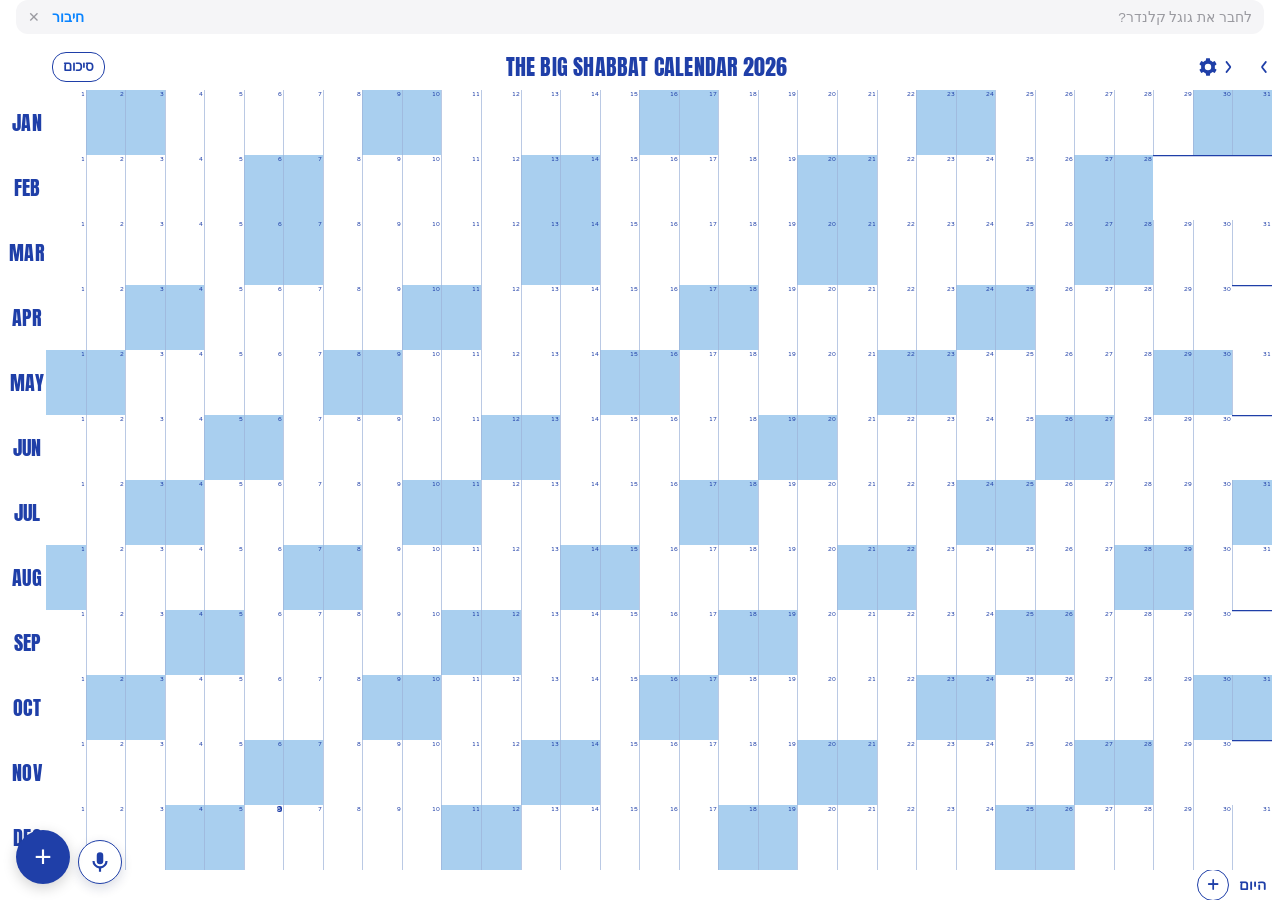
==== index.html @ b0ba8f24 "Point iOS at a fresh opaque apple-touch-icon. The home-screen link is in the static head and uses /r" ====
<!doctype html>
<html lang="he" dir="rtl">
<head>
<meta charset="utf-8">
<meta name="viewport" content="width=device-width, initial-scale=1, maximum-scale=1, minimum-scale=1, user-scalable=no, viewport-fit=cover">
<title>יומן</title>
<meta name="theme-color" content="#1F3FA8">
<meta name="apple-mobile-web-app-capable" content="yes">
<meta name="mobile-web-app-capable" content="yes">
<meta name="apple-mobile-web-app-status-bar-style" content="black-translucent">
<meta name="apple-mobile-web-app-title" content="יומן">
<meta name="format-detection" content="telephone=no">
<link rel="manifest" href="manifest.webmanifest">
<link rel="apple-touch-icon" sizes="180x180" href="/roy-calendar/apple-touch-icon-v3.png?v=3">
<link rel="apple-touch-icon-precomposed" sizes="180x180" href="/roy-calendar/apple-touch-icon-precomposed.png?v=3">
<link rel="icon" type="image/png" sizes="192x192" href="icons/icon-192.png">
<link rel="preconnect" href="https://fonts.googleapis.com">
<link rel="preconnect" href="https://fonts.gstatic.com" crossorigin>
<link href="https://fonts.googleapis.com/css2?family=Anton&family=Varela+Round&display=swap" rel="stylesheet">
<link rel="stylesheet" href="styles.css">
<script src="config.js"></script>
</head>
<body>
<div id="app">
  <header class="top" id="topbar">
    <h1 id="title">—</h1>
    <div class="top-actions">
      <button class="nav-btn" id="btnPrev" aria-label="הקודם">›</button>
      <button class="today-btn" id="btnToday">היום</button>
      <button class="nav-btn" id="btnNext" aria-label="הבא">‹</button>
      <button class="icon-btn" id="btnSettings" aria-label="הגדרות"><svg viewBox="0 0 24 24" width="20" height="20"><circle cx="5" cy="12" r="1.8"/><circle cx="12" cy="12" r="1.8"/><circle cx="19" cy="12" r="1.8"/></svg></button>
    </div>
  </header>
  <div id="banner" class="banner hidden"></div>

  <main id="views">
    <section id="yearView" class="view">
      <div class="y-top" id="yTop">
        <div id="yChrome">
          <div class="y-titlebar">
            <button type="button" class="y-gear" id="ySettings" aria-label="הגדרות"><svg viewBox="0 0 24 24" width="22" height="22" aria-hidden="true"><path fill="currentColor" d="M19.4 13.5a7.7 7.7 0 0 0 .1-1.5 7.7 7.7 0 0 0-.1-1.5l2-1.6-2-3.4-2.4 1a7.4 7.4 0 0 0-2.6-1.5l-.4-2.6h-4l-.4 2.6a7.4 7.4 0 0 0-2.6 1.5l-2.4-1-2 3.4 2 1.6a7.7 7.7 0 0 0-.1 1.5 7.7 7.7 0 0 0 .1 1.5l-2 1.6 2 3.4 2.4-1a7.4 7.4 0 0 0 2.6 1.5l.4 2.6h4l.4-2.6a7.4 7.4 0 0 0 2.6-1.5l2.4 1 2-3.4-2-1.6zM12 15.5A3.5 3.5 0 1 1 12 8.5a3.5 3.5 0 0 1 0 7z"/></svg></button>
            <div class="y-title" id="yTitle" lang="en">THE BIG SHABBAT CALENDAR</div>
            <button type="button" class="y-wrapbtn" id="yWrapBtn">סיכום</button>
          </div>
          <div class="y-subbar">
            <button type="button" class="y-arrow" id="yPrev" aria-label="שנה קודמת">›</button>
            <div class="y-legend">
              <span><i class="work"></i>עבודה ופגישות</span>
              <span><i class="sport"></i>ספורט</span>
              <span><i class="other"></i>אחר</span>
            </div>
            <button type="button" class="y-arrow" id="yNext" aria-label="שנה הבאה">‹</button>
          </div>
        </div>
        <div id="yZoombar" class="hidden" dir="ltr">
          <div class="y-zbtns">
            <button type="button" id="yMinus" aria-label="התרחקות">−</button>
            <span id="yZLabel">×1</span>
            <button type="button" id="yPlus" aria-label="התקרבות">+</button>
          </div>
          <div class="y-ztitle" id="yZTitle" lang="en"></div>
          <button type="button" id="yAll">כל השנה
            <svg width="9" height="14" viewBox="0 0 9 14" aria-hidden="true"><path d="M2 1l6 6-6 6" stroke="currentColor" stroke-width="2" fill="none" stroke-linecap="round" stroke-linejoin="round"/></svg>
          </button>
        </div>
      </div>
      <div class="y-stage" dir="ltr">
        <div class="y-labels" id="yLabels"></div>
        <div class="y-vp" id="yVp">
          <div class="y-world" id="yWorld"></div>
        </div>
      </div>
      <div class="y-foot">
        <div class="y-foot-start">
          <button type="button" id="yToday">היום</button>
          <button type="button" id="yPlus2" aria-label="התקרבות">+</button>
        </div>
        <span id="yHint">צבוט כדי להתקרב ולקרוא את הפתקים</span>
      </div>
      <div class="ysheet hidden" id="ySheet" aria-hidden="true">
        <button type="button" class="ysheet-handle" id="ySheetHandle" aria-label="סגירה"></button>
        <div class="ysheet-head">
          <div>
            <div class="ysheet-day" id="ySheetDay"></div>
            <div class="ysheet-sub" id="ySheetSub"></div>
          </div>
          <div class="ysheet-num" id="ySheetNum"></div>
        </div>
        <div class="ysheet-list" id="ySheetList"></div>
        <button type="button" class="ysheet-add" id="ySheetAdd">+ פתק חדש ליום הזה</button>
      </div>
    </section>
    <section id="monthView" class="view hidden">
      <div class="weekdays" id="weekdays"></div>
      <div class="grid" id="grid"></div>
      <div class="day-panel" id="dayPanel"></div>
    </section>
    <section id="dayView" class="view hidden">
      <div class="day-head" id="dayHead"></div>
      <div class="allday" id="allDay"></div>
      <div class="timeline-wrap" id="timelineWrap"><div class="timeline" id="timeline"></div></div>
    </section>
    <section id="listView" class="view hidden">
      <div class="agenda" id="agenda"></div>
    </section>
    <section id="wrapView" class="view hidden"></section>
  </main>

  <nav class="tabs" hidden>
    <button data-view="year" class="active">שנה</button>
  </nav>
  <button class="micfab" id="micBtn" aria-label="הוספה בקול"><svg viewBox="0 0 24 24" width="26" height="26" aria-hidden="true"><path fill="currentColor" d="M12 14a3 3 0 0 0 3-3V6a3 3 0 0 0-6 0v5a3 3 0 0 0 3 3zm5-3a5 5 0 0 1-10 0H5a7 7 0 0 0 6 6.9V21h2v-3.1A7 7 0 0 0 19 11h-2z"/></svg></button>
  <button class="fab" id="fab" aria-label="אירוע חדש">+</button>
</div>

<!-- Install guide (iPhone Safari) -->
<div class="install hidden" id="install">
  <div class="install-card">
    <button class="install-x" id="installClose" aria-label="סגירה">✕</button>
    <img src="icons/icon-192.png" alt="" class="install-icon">
    <b>מתקינים את היומן במסך הבית</b>
    <p class="muted small">ככה הוא נפתח כמו אפליקציה ושולח התראות.</p>
    <ol class="steps" id="installSteps">
      <li><span class="n">1</span><span>לוחצים על <b>שיתוף</b> בסרגל של Safari</span>
        <svg class="ico" viewBox="0 0 24 24"><path d="M12 3v12M7.5 7.5 12 3l4.5 4.5" fill="none" stroke="currentColor" stroke-width="2" stroke-linecap="round" stroke-linejoin="round"/><path d="M8 10H6a1 1 0 0 0-1 1v9a1 1 0 0 0 1 1h12a1 1 0 0 0 1-1v-9a1 1 0 0 0-1-1h-2" fill="none" stroke="currentColor" stroke-width="2" stroke-linecap="round"/></svg></li>
      <li><span class="n">2</span><span>בוחרים <b>הוספה למסך הבית</b></span>
        <svg class="ico" viewBox="0 0 24 24"><rect x="4" y="4" width="16" height="16" rx="4" fill="none" stroke="currentColor" stroke-width="2"/><path d="M12 8v8M8 12h8" stroke="currentColor" stroke-width="2" stroke-linecap="round"/></svg></li>
    </ol>
    <p class="muted small" id="installHint">לא רואים שיתוף? לוחצים על ••• בסרגל ואז שיתוף.</p>
    <button class="primary hidden" id="installBtn">התקנה</button>
  </div>
  <div class="install-arrow" id="installArrow">↓</div>
</div>

<!-- Event editor -->
<div class="sheet-backdrop hidden" id="editorBackdrop">
  <form class="sheet" id="editor" autocomplete="off">
    <div class="sheet-head">
      <button type="button" class="link" id="edCancel">ביטול</button>
      <strong id="edTitleLbl">אירוע חדש</strong>
      <button type="submit" class="link strong">שמירה</button>
    </div>
    <input id="edTitle" class="big-input" placeholder="מה קורה?" required>
    <div class="cats" id="edCats"></div>
    <label class="row"><span>כל היום</span><input type="checkbox" id="edAllDay" class="switch"></label>
    <label class="row"><span>תאריך</span><input type="date" id="edDate" required></label>
    <div class="row time-row" id="edTimes">
      <label><span>מ־</span><input type="time" id="edStart" step="300"></label>
      <label><span>עד</span><input type="time" id="edEnd" step="300"></label>
    </div>
    <label class="row"><span>תזכורת</span>
      <select id="edReminder">
        <option value="-1">בלי</option>
        <option value="0">בזמן האירוע</option>
        <option value="5">5 דק׳ לפני</option>
        <option value="10">10 דק׳ לפני</option>
        <option value="15">15 דק׳ לפני</option>
        <option value="30">30 דק׳ לפני</option>
        <option value="60">שעה לפני</option>
        <option value="120">שעתיים לפני</option>
        <option value="1440">יום לפני</option>
      </select>
    </label>
    <details class="more-details">
      <summary>עוד פרטים</summary>
      <label class="row"><span>תאריך סיום</span><input type="date" id="edEndDate"></label>
      <input id="edLocation" class="input" placeholder="מיקום">
      <textarea id="edNotes" class="input" rows="3" placeholder="הערות"></textarea>
    </details>
    <button type="button" class="danger hidden" id="edDelete">מחיקה</button>
  </form>
</div>

<!-- Settings -->
<div class="sheet-backdrop hidden" id="settingsBackdrop">
  <div class="sheet">
    <div class="sheet-head">
      <span></span><strong>הגדרות</strong>
      <button type="button" class="link strong" id="stClose">סגירה</button>
    </div>

    <div class="card" id="themeCard">
      <div class="card-head"><b>צבע הלוח</b></div>
      <div class="themes" id="themeList"></div>
    </div>

    <div class="card" id="googleCard">
      <div class="card-head"><b>גוגל קלנדר</b><span class="muted small" id="stGoogleStatus">לא מחובר</span></div>
      <div id="gSetup">
        <p class="small">גוגל דורשת מפתח חיבור אישי (Client ID). עושים את זה פעם אחת, בערך 5 דקות, מהמחשב או מהטלפון:</p>
        <ol class="gsteps small">
          <li><a href="https://console.cloud.google.com/flows/enableapi?apiid=calendar-json.googleapis.com" target="_blank" rel="noopener">פותחים את הקישור הזה</a> עם roifridman24@gmail.com, יוצרים פרויקט ומאשרים Enable.</li>
          <li><a href="https://console.cloud.google.com/auth/overview" target="_blank" rel="noopener">מסך ההסכמה</a>: Get started, שם "יומן", External, המייל שלך. אחר כך ב-<a href="https://console.cloud.google.com/auth/audience" target="_blank" rel="noopener">Audience</a> מוסיפים את עצמך כ-Test user.</li>
          <li><a href="https://console.cloud.google.com/auth/clients/create" target="_blank" rel="noopener">יוצרים Client</a>: Web application. ב-Authorized JavaScript origins מדביקים:
            <button type="button" class="copy" id="copyOrigin"><code>https://token-byte.github.io</code> העתקה</button></li>
          <li>מעתיקים את ה-Client ID ומדביקים כאן:</li>
        </ol>
        <input id="stClientId" class="input ltr" placeholder="....apps.googleusercontent.com" inputmode="url">
      </div>
      <button class="primary" id="stConnect">התחברות לגוגל</button>
      <button class="secondary hidden" id="stSyncNow">סנכרון עכשיו</button>
      <div id="stCalendars" class="cal-list"></div>
      <button class="link small hidden" id="stDisconnect">ניתוק</button>
    </div>

    <div class="card">
      <div class="card-head"><b>צבעים לפי סוג</b><button class="link small" id="catReset">איפוס</button></div>
      <p class="muted small">הצבע נקבע אוטומטית לפי מילים בשם האירוע. הראשונה שמתאימה קובעת.</p>
      <div id="catList"></div>
      <button class="secondary" id="catAdd">+ קטגוריה</button>
      <label class="row"><span>לצבוע גם בגוגל קלנדר</span><input type="checkbox" id="stGColor" class="switch"></label>
    </div>

    <div class="card">
      <div class="card-head"><b>התראות</b></div>
      <label class="row"><span>תזכורת ברירת מחדל</span>
        <select id="stDefaultReminder">
          <option value="-1">בלי</option>
          <option value="0">בזמן האירוע</option>
          <option value="5">5 דק׳ לפני</option>
          <option value="10">10 דק׳ לפני</option>
          <option value="15">15 דק׳ לפני</option>
          <option value="30">30 דק׳ לפני</option>
          <option value="60">שעה לפני</option>
          <option value="1440">יום לפני</option>
        </select>
      </label>
      <label class="row"><span>גם מייל תזכורת מגוגל</span><input type="checkbox" id="stEmailReminder" class="switch"></label>
      <button class="secondary" id="stNotif">הפעלת התראות</button>
      <button class="secondary" id="stTestNotif">התראת בדיקה</button>
      <p class="muted small" id="stNotifStatus"></p>
    </div>
    <button class="link small" id="stShowInstall">איך מתקינים באייפון</button>
    <p class="muted small">גרסה <span id="stVersion"></span></p>
  </div>
</div>

<div class="toast hidden" id="toast"></div>

<div class="vconfirm hidden" id="voiceConfirm" role="status">
  <div class="vconfirm-body">
    <b id="vcTitle"></b>
    <div id="vcWhen"></div>
  </div>
  <button type="button" id="vcUndo">בטל</button>
</div>

<div class="sheet-backdrop hidden" id="voiceBackdrop">
  <form class="sheet" id="voiceSheet" autocomplete="off">
    <div class="sheet-head">
      <button type="button" class="link" id="voiceCancel">סגירה</button>
      <strong>פתק בקול</strong>
      <button type="submit" class="link strong">יצירה</button>
    </div>
    <p class="small" id="voiceHint"></p>
    <button type="button" class="voice-mic hidden" id="voiceMic">האזנה</button>
    <textarea id="voiceText" class="input" rows="3" placeholder="יום ראשון בשעה 12:00 טיפוס" enterkeyhint="done"></textarea>
    <p class="muted small">באייפון, אם אין כפתור האזנה, לוחצים על המיקרופון במקלדת. קיצור: הכתבת טקסט ואז פתיחת הכתובת עם הטקסט אחרי ?add=</p>
  </form>
</div>

<script src="parse-he.js"></script>
<script src="year.js"></script>
<script src="wrap.js"></script>
<script src="app.js"></script>
<script src="voice.js"></script>
</body>
</html>
---- styles.css ----
:root{
  --bg:#fff; --fg:#111; --muted:#9a9aa0; --line:#f0f0f2; --soft:#f5f5f7;
  --accent:#ff3b30; --blue:#0a84ff;
  --tabh:52px; --safe-b:env(safe-area-inset-bottom,0px); --safe-t:env(safe-area-inset-top,0px);
  --ink:#1F3FA8; --wkend:#A9CFEF; --pline:#9DB3D9; --paper:#fff; --n-work:#BCD4FF; --n-sport:#FF8F86; --n-other:#FFE978; --wrap:#1F3FA8;
}
@media (prefers-color-scheme: dark){
  :root{ --bg:#000; --fg:#f5f5f7; --muted:#77777d; --line:#1a1a1c; --soft:#121214; }
}
*{box-sizing:border-box;-webkit-tap-highlight-color:transparent}
html,body{margin:0;height:100%;background:var(--bg);color:var(--fg);
  font-family:-apple-system,BlinkMacSystemFont,"SF Pro Text","Segoe UI",Arial,"Noto Sans Hebrew",sans-serif;
  overscroll-behavior:none;-webkit-user-select:none;user-select:none;
  -webkit-touch-callout:none;-webkit-tap-highlight-color:transparent;touch-action:manipulation}
input,textarea,select,button{font:inherit;color:inherit}
input,textarea{-webkit-user-select:text;user-select:text}
button{background:none;border:0;cursor:pointer;padding:0}
a{color:var(--blue)}
.hidden{display:none!important}
#app{display:flex;flex-direction:column;height:100dvh;padding-top:var(--safe-t)}
.top{display:flex;align-items:center;justify-content:space-between;padding:12px 16px 8px}
.top h1{font-size:30px;font-weight:800;margin:0;letter-spacing:-.6px}
.top h1 small{font-size:30px;font-weight:300;color:var(--muted);margin-inline-start:6px}
.top-actions{display:flex;align-items:center;gap:2px}
.nav-btn{font-size:26px;line-height:1;width:34px;height:34px;color:var(--muted)}
.icon-btn{width:34px;height:34px;color:var(--muted);display:flex;align-items:center;justify-content:center}
.icon-btn svg{fill:currentColor}
.today-btn{font-weight:600;font-size:15px;color:var(--fg);padding:5px 10px}
.banner{margin:0 16px 8px;padding:9px 12px;border-radius:12px;background:var(--soft);font-size:13.5px;display:flex;gap:10px;align-items:center;justify-content:space-between;color:var(--muted)}
.banner button{font-weight:700;color:var(--blue);white-space:nowrap}
main{flex:1;overflow:hidden;position:relative}
.view{height:100%;display:flex;flex-direction:column}

/* Month */
.weekdays{display:grid;grid-template-columns:repeat(7,1fr);padding:0 8px;font-size:11.5px;color:var(--muted);font-weight:600;text-align:center}
.weekdays div{padding:4px 0 6px}
.grid{display:grid;grid-template-columns:repeat(7,1fr);grid-auto-rows:1fr;flex:0 0 auto;height:58%;padding:0 8px;touch-action:pan-y}
.cell{border-top:1px solid var(--line);padding:4px 2px 2px;overflow:hidden;display:flex;flex-direction:column;gap:2px;min-width:0}
.cell.other .d{color:var(--muted);opacity:.5}
.cell.other .chip{opacity:.4}
.cell .d{font-size:16px;font-weight:600;width:28px;height:28px;display:flex;align-items:center;justify-content:center;border-radius:50%;align-self:center}
.cell.today .d{background:var(--accent);color:#fff}
.cell.sel:not(.today) .d{background:var(--fg);color:var(--bg)}
.chip{font-size:10.5px;line-height:1.3;padding:1px 4px;border-radius:4px;white-space:nowrap;overflow:hidden;font-weight:600;
  color:var(--c);background:color-mix(in srgb,var(--c) 14%,transparent)}
.chip.allday{background:var(--c);color:#fff}
.more{font-size:10px;color:var(--muted);text-align:center}

.day-panel{flex:1;overflow-y:auto;padding:12px 16px calc(var(--tabh) + 76px + var(--safe-b))}
.dp-head{font-size:15px;font-weight:700;margin-bottom:4px;color:var(--muted)}
.ev{display:flex;gap:12px;align-items:stretch;padding:10px 0}
.ev .bar{width:3px;border-radius:2px;background:var(--c);flex:0 0 3px}
.ev .tm{width:46px;flex:0 0 46px;font-size:13px;color:var(--muted);font-variant-numeric:tabular-nums;line-height:1.4}
.ev .bd{flex:1;min-width:0}
.ev .t{font-weight:600;font-size:16px}
.ev .s{font-size:12.5px;color:var(--muted);margin-top:2px;overflow:hidden;text-overflow:ellipsis;white-space:nowrap}
.empty{color:var(--muted);font-size:14px;padding:18px 0;text-align:center}

/* Day */
.day-head{padding:0 16px 8px;font-size:15px;font-weight:700;color:var(--muted)}
.allday{padding:0 16px;display:flex;flex-direction:column;gap:4px}
.allday .chip{font-size:13px;padding:4px 8px}
.timeline-wrap{flex:1;overflow-y:auto;margin-top:6px;padding-bottom:calc(var(--tabh) + 80px + var(--safe-b))}
.timeline{position:relative;height:calc(24 * 56px);margin-inline-start:52px;margin-inline-end:12px}
.hour{position:absolute;left:0;right:0;border-top:1px solid var(--line);height:56px}
.hour span{position:absolute;inset-inline-start:-46px;top:-8px;font-size:11px;color:var(--muted);font-variant-numeric:tabular-nums}
.tblock{position:absolute;border-radius:6px;padding:4px 7px;font-size:12.5px;overflow:hidden;font-weight:600;border-inline-start:3px solid var(--c);
  color:var(--c);background:color-mix(in srgb,var(--c) 14%,var(--bg))}
.tblock small{display:block;font-weight:400;color:var(--muted)}
.nowline{position:absolute;left:0;right:0;height:2px;background:var(--accent);z-index:3}
.nowline::before{content:"";position:absolute;inset-inline-start:-5px;top:-4px;width:10px;height:10px;border-radius:50%;background:var(--accent)}

/* List */
.agenda{overflow-y:auto;height:100%;padding:0 16px calc(var(--tabh) + 80px + var(--safe-b))}
.ag-day{position:sticky;top:0;background:var(--bg);padding:14px 0 2px;font-weight:700;font-size:14px;color:var(--muted)}
.ag-day.today{color:var(--accent)}

/* Tabs / FAB */
.tabs{display:none!important}
.fab{position:fixed;left:16px;bottom:calc(18px + var(--safe-b));width:54px;height:54px;border-radius:50%;background:var(--ink,#1F3FA8);color:var(--paper,#fff);font-size:30px;line-height:1;box-shadow:0 4px 14px rgba(0,0,0,.18);z-index:11}
.micfab{position:fixed;left:18px;bottom:calc(84px + var(--safe-b));width:48px;height:48px;border-radius:50%;background:var(--paper,#fff);color:var(--ink,#1F3FA8);border:1.5px solid var(--ink,#1F3FA8);display:flex;align-items:center;justify-content:center;z-index:11;box-shadow:0 4px 12px rgba(20,30,80,.16)}
.micfab svg{display:block}
.micfab.listening{background:var(--ink,#1F3FA8);color:#fff}

/* Sheets */
.sheet-backdrop{position:fixed;inset:0;background:rgba(0,0,0,.3);z-index:50;display:flex;align-items:flex-end}
.sheet{background:var(--bg);width:100%;max-height:92dvh;overflow-y:auto;border-radius:16px 16px 0 0;padding:12px 16px calc(24px + var(--safe-b));display:flex;flex-direction:column;gap:10px;animation:up .2s ease-out}
@keyframes up{from{transform:translateY(40px);opacity:.4}to{transform:none;opacity:1}}
.sheet-head{display:flex;justify-content:space-between;align-items:center;padding-bottom:4px}
.sheet-head strong{font-size:16px}
.link{color:var(--blue);font-size:16px}
.link.strong{font-weight:700}
.link.small{font-size:14px}
.big-input{font-size:22px;font-weight:700;border:0;padding:8px 0;background:none;outline:none}
.input{border:0;border-radius:10px;padding:10px;background:var(--soft);outline:none;width:100%}
.ltr{direction:ltr;text-align:left}
.row{display:flex;justify-content:space-between;align-items:center;padding:6px 0;border-bottom:1px solid var(--line);gap:10px;min-height:42px}
.row input[type=date],.row input[type=time],.row select{border:0;background:var(--soft);border-radius:8px;padding:6px 8px;min-width:120px}
.time-row{justify-content:flex-start;gap:14px}
.time-row label{display:flex;align-items:center;gap:6px}
.cats{display:flex;gap:6px;flex-wrap:wrap}
.cats button{font-size:13px;padding:5px 10px;border-radius:14px;color:var(--c);background:color-mix(in srgb,var(--c) 12%,transparent);font-weight:600;border:1.5px solid transparent}
.cats button.on{border-color:var(--c)}
.cats button.auto::after{content:" · אוטומטי";font-weight:400;opacity:.7}
.switch{appearance:none;-webkit-appearance:none;width:46px;height:28px;border-radius:14px;background:#e5e5ea;position:relative;transition:.2s;flex:0 0 46px}
.switch::after{content:"";position:absolute;top:2px;right:2px;width:24px;height:24px;border-radius:50%;background:#fff;box-shadow:0 1px 3px rgba(0,0,0,.25);transition:.2s}
.switch:checked{background:#34c759}
.switch:checked::after{right:20px}
.danger{color:var(--accent);padding:12px;font-weight:600}
.primary{background:var(--fg);color:var(--bg);padding:13px;border-radius:12px;font-weight:700;width:100%}
.secondary{background:var(--soft);padding:11px;border-radius:12px;font-weight:600;width:100%}
button:disabled{opacity:.35}
.muted{color:var(--muted);margin:0}
.small{font-size:13px;margin:0}
details summary{color:var(--muted);font-size:14px;padding:6px 0}
.more-details[open]{display:flex;flex-direction:column;gap:8px}
.card{background:var(--soft);border-radius:14px;padding:14px;display:flex;flex-direction:column;gap:10px}
.card .row{border-color:color-mix(in srgb,var(--muted) 18%,transparent)}
.card .secondary,.card .input,.card .row select{background:var(--bg)}
.card-head{display:flex;justify-content:space-between;align-items:baseline}
.card-head b{font-size:16px}
.gsteps{margin:0;padding-inline-start:20px;display:flex;flex-direction:column;gap:8px;line-height:1.45}
.copy{display:inline-flex;gap:6px;align-items:center;margin-top:4px;background:var(--bg);border-radius:8px;padding:4px 8px;color:var(--blue);font-size:12.5px}
.copy code{color:var(--fg);direction:ltr}
.cal-list{display:flex;flex-direction:column}
.cal-list label{display:flex;align-items:center;gap:8px;padding:5px 0;font-size:14px}
.cal-list i{width:10px;height:10px;border-radius:50%;display:inline-block}
.cat{display:flex;flex-direction:column;gap:6px;padding:10px 0;border-bottom:1px solid color-mix(in srgb,var(--muted) 18%,transparent)}
.cat-top{display:flex;align-items:center;gap:8px}
.cat-top input[type=color]{width:28px;height:28px;border:0;padding:0;border-radius:50%;background:none;flex:0 0 28px}
.cat-top input[type=color]::-webkit-color-swatch-wrapper{padding:0}
.cat-top input[type=color]::-webkit-color-swatch{border:0;border-radius:50%}
.cat-top .name{flex:1;border:0;background:none;font-weight:700;font-size:15px;outline:none}
.cat-top .del{color:var(--muted);font-size:14px;padding:4px}
.cat textarea{border:0;border-radius:8px;background:var(--bg);padding:8px;font-size:13px;resize:none;outline:none;color:var(--muted)}
.toast{position:fixed;bottom:calc(150px + var(--safe-b));left:50%;transform:translateX(-50%);background:var(--fg);color:var(--bg);padding:9px 16px;border-radius:20px;font-size:14px;z-index:99;max-width:90%;text-align:center}

/* Install guide */
.install{position:fixed;inset:0;z-index:60;background:rgba(0,0,0,.35);display:flex;flex-direction:column;justify-content:flex-end;align-items:center;padding:0 12px calc(14px + var(--safe-b))}
.install-card{position:relative;background:var(--bg);border-radius:20px;padding:22px 18px 18px;width:100%;max-width:420px;display:flex;flex-direction:column;align-items:center;gap:8px;text-align:center;box-shadow:0 10px 40px rgba(0,0,0,.2);animation:up .25s ease-out}
.install-x{position:absolute;top:10px;left:12px;color:var(--muted);font-size:16px;width:30px;height:30px}
.install-icon{width:64px;height:64px;border-radius:15px;box-shadow:0 2px 8px rgba(0,0,0,.12)}
.install-card b{font-size:18px}
.steps{list-style:none;margin:6px 0 0;padding:0;width:100%;display:flex;flex-direction:column;gap:8px}
.steps li{display:flex;align-items:center;gap:12px;background:var(--soft);border-radius:12px;padding:12px;text-align:start;font-size:15px}
.steps li span:nth-child(2){flex:1}
.steps .n{width:24px;height:24px;border-radius:50%;background:var(--fg);color:var(--bg);display:flex;align-items:center;justify-content:center;font-size:13px;font-weight:700;flex:0 0 24px}
.steps .ico{width:26px;height:26px;color:var(--blue);flex:0 0 26px}
.install-arrow{color:#fff;font-size:30px;margin-top:6px;animation:bob 1.2s ease-in-out infinite}
@keyframes bob{50%{transform:translateY(6px)}}
.banner-x{color:var(--muted)!important;font-weight:400!important;margin-inline-start:12px}
.cat textarea{field-sizing:content;min-height:3.2em}
.tabs button{white-space:nowrap}

/* ---------- year poster ---------- */
body.view-year,body.view-wrap{background:var(--paper,#fff)}
body.view-year #app,body.view-wrap #app{background:var(--paper,#fff)}
#yearView{
  background:var(--paper,#fff); color:var(--ink,#1F3FA8);
  font-family:'Varela Round','Arial Hebrew',Arial,sans-serif;
  min-height:0; position:relative;
  padding-bottom:var(--safe-b);
}
.y-top{position:relative;height:86px;flex:none;padding:4px 8px 0}
#yChrome,#yZoombar{position:absolute;inset:0}
#yZoombar{display:flex;align-items:center;justify-content:space-between;gap:8px;padding:0 10px;background:var(--paper,#fff)}
#yChrome{direction:rtl;display:flex;flex-direction:column;justify-content:center;gap:2px;padding:2px 8px 0}
.y-titlebar{display:flex;align-items:center;gap:6px;min-width:0}
.y-title{flex:1;min-width:0;text-align:center;font-family:'Anton',Impact,'Arial Narrow',sans-serif;font-weight:400;letter-spacing:.2px;line-height:1;white-space:nowrap;color:var(--ink);overflow:hidden}
.y-subbar{display:flex;align-items:center;gap:4px}
.y-legend{flex:1;display:flex;justify-content:center;gap:10px;direction:rtl;font-size:11.5px;color:var(--ink);min-width:0}
.y-legend span{display:flex;align-items:center;gap:4px;white-space:nowrap}
.y-legend i{width:11px;height:11px;display:inline-block;border-radius:1px 1px 2px 5px;box-shadow:0 1px 2px rgba(0,0,0,.25);flex:none}
.y-legend i.work{background:var(--n-work)} .y-legend i.sport{background:var(--n-sport)} .y-legend i.other{background:var(--n-other)}
.y-arrow{font-size:22px;line-height:1;width:32px;height:32px;color:var(--ink);flex:none}
.y-gear{width:40px;height:40px;color:var(--ink);display:flex;align-items:center;justify-content:center;flex:none}
.y-gear svg{fill:currentColor}
.y-wrapbtn{flex:none;border:1.5px solid var(--ink);color:var(--ink);border-radius:14px;padding:6px 10px;font-size:13px;font-weight:700;background:transparent}
.y-zbtns{display:flex;align-items:center;gap:2px;border:1.5px solid var(--ink);border-radius:16px;padding:2px;flex:none}
.y-zbtns button{width:32px;height:30px;font-size:20px;line-height:1;color:var(--ink);border-radius:13px}
.y-zbtns button:disabled{opacity:.3}
#yZLabel{font-size:13px;min-width:34px;text-align:center;font-variant-numeric:tabular-nums}
.y-ztitle{font-family:'Anton',Impact,sans-serif;font-size:26px;letter-spacing:.4px;line-height:1;text-align:center;min-width:0}
.y-ztitle small{font-family:'Varela Round',sans-serif;font-size:13px;margin-left:6px;color:#5b6fb5;vertical-align:middle}
#yAll{direction:rtl;display:flex;align-items:center;gap:4px;font-size:15px;color:var(--ink);padding:8px 4px;flex:none;white-space:nowrap}
.y-stage{flex:1;min-height:0;display:flex;direction:ltr;padding:0 8px}
.y-labels{position:relative;width:38px;flex:none;overflow:hidden;background:var(--paper,#fff);z-index:2}
.y-lab{position:absolute;left:0;top:0;width:100%;margin:0;padding:0;border:0;background:transparent;color:var(--ink);
  font-family:'Anton',Impact,sans-serif;font-weight:400;letter-spacing:.3px;display:flex;align-items:center;justify-content:center;line-height:1}
.y-lab.hot{background:var(--ink);color:#fff}
.y-vp{flex:1;min-width:0;position:relative;overflow:hidden;touch-action:none;background:var(--paper,#fff)}
.y-world{position:absolute;left:0;top:0;transform-origin:0 0;background:var(--paper,#fff);box-shadow:inset 0 0 0 calc(1.6px * var(--b,1)) var(--ink);--b:1;--show-text:0}
.y-row{position:absolute;left:0;right:0;background:var(--paper,#fff)}
.y-row + .y-row{box-shadow:inset 0 calc(1.25px * var(--b,1)) 0 var(--ink)}
.y-cell{position:absolute;top:0;bottom:0;background:var(--paper,#fff);box-shadow:inset calc(0.7px * var(--b,1)) 0 0 var(--pline,#9DB3D9)}
.y-cell:first-child{box-shadow:none}
.y-cell.we{background:var(--wkend)}
.y-cell .n{position:absolute;top:1px;right:1px;font-family:'Varela Round',sans-serif;font-size:calc(var(--num,6) * 1px);line-height:1;color:var(--ink);z-index:2}
.y-cell.is-today .n{background:var(--ink);color:#fff;border-radius:2px;padding:0 .12em}
.y-cell .w{position:absolute;top:2px;left:2px;font-family:'Varela Round',sans-serif;font-size:calc(var(--wd,0) * 1px);line-height:1;color:var(--ink);opacity:var(--wd-op,0);z-index:2}
.ynote{position:absolute;direction:rtl;text-align:right;color:#1d1d1d;overflow:visible;
  border-radius:1px 1px 3px 10px / 1px 1px 3px 6px;
  box-shadow:0 1px 1px rgba(0,0,0,.12), 0 4px 6px -3px rgba(0,0,0,.35);
  z-index:5}
.ynote::after{content:"";position:absolute;inset:0;border-radius:inherit;pointer-events:none;z-index:1;
  background:linear-gradient(170deg,rgba(255,255,255,.5) 0%,rgba(255,255,255,0) 38%,rgba(0,0,0,0) 75%,rgba(0,0,0,.08) 100%)}
.ynote.work{background:var(--n-work)} .ynote.sport{background:var(--n-sport)} .ynote.other{background:var(--n-other)}
.ynote .ytape{position:absolute;left:50%;transform:translateX(-50%) rotate(-3deg);background:rgba(255,255,255,.55);
  box-shadow:0 0 0 .5px rgba(0,0,0,.06);z-index:3;pointer-events:none}
.ynote .ytt{position:relative;z-index:3;height:100%;overflow:hidden;opacity:var(--show-text,0);box-sizing:border-box}
.ynote .ytm{direction:ltr;text-align:right;opacity:.68;line-height:1.05;font-size:calc(var(--nt,0) * 0.86 * 1px)}
.ynote .yti{font-size:calc(var(--ni,0) * 1px);line-height:1.15;display:-webkit-box;-webkit-line-clamp:3;-webkit-box-orient:vertical;overflow:hidden}
.y-sel{position:absolute;border:calc(2.4px * var(--b,1)) solid #E8453C;box-shadow:0 0 0 calc(3px * var(--b,1)) rgba(232,69,60,.16);
  border-radius:2px;pointer-events:none;z-index:60;display:none}
.y-sel.on{display:block}
.y-foot{flex:none;height:36px;display:flex;align-items:center;justify-content:space-between;gap:8px;direction:rtl;
  padding:0 10px 0 76px;color:#5a6794;font-size:12.5px}
.y-foot-start{display:flex;align-items:center;gap:6px;flex:none}
#yToday{color:var(--ink);font-weight:700;font-size:14px;padding:6px 4px}
#yPlus2{width:32px;height:32px;border-radius:50%;border:1.5px solid var(--ink);color:var(--ink);font-size:22px;line-height:1}
#yHint{flex:1;text-align:center;line-height:1.25}
.ysheet{position:fixed;left:0;right:0;bottom:var(--safe-b);z-index:40;direction:rtl;
  background:#fff;border-radius:24px 24px 0 0;border-top:2px solid var(--ink);
  box-shadow:0 -10px 30px -8px rgba(20,30,80,.35);
  padding:8px 18px 12px;max-height:min(48dvh,380px);display:flex;flex-direction:column;
  font-family:'Varela Round','Arial Hebrew',Arial,sans-serif;color:#1d1d1d}
.ysheet-handle{width:40px;height:18px;margin:0 auto 4px;background:none;position:relative;flex:none}
.ysheet-handle::before{content:"";position:absolute;left:0;right:0;top:4px;height:5px;border-radius:3px;background:#C9D2EA}
.ysheet-head{display:flex;justify-content:space-between;align-items:center;gap:12px;margin-bottom:8px;flex:none}
.ysheet-day{font-size:17px;color:var(--ink)}
.ysheet-sub{font-size:12.5px;color:#7a88b8;margin-top:2px}
.ysheet-num{font-family:'Anton',Impact,sans-serif;font-size:40px;color:var(--ink);line-height:1}
.ysheet-list{overflow-y:auto;min-height:0}
.y-item{display:flex;align-items:center;gap:12px;width:100%;text-align:right;padding:11px 0;border-top:1px solid #E3E8F5;background:none}
.y-item i{width:22px;height:22px;border-radius:1px 1px 2px 7px;box-shadow:0 2px 3px rgba(0,0,0,.2);transform:rotate(-4deg);flex:none}
.y-item i.work{background:var(--n-work)} .y-item i.sport{background:var(--n-sport)} .y-item i.other{background:var(--n-other)}
.y-tm{font-family:'Anton',Impact,sans-serif;font-size:18px;color:var(--ink);width:58px;direction:ltr;text-align:right;flex:none;font-weight:400}
.y-bd{flex:1;min-width:0}
.y-bd b{font-weight:400;font-size:16px;color:#1d1d1d;display:block}
.y-bd small{display:block;font-size:12px;color:#7a88b8;margin-top:1px}
.y-empty{color:#7a88b8;text-align:center;padding:16px 0;font-size:14px}
.ysheet-add{margin-top:8px;border:1.5px dashed var(--ink);border-radius:12px;text-align:center;padding:11px;font-size:14px;color:var(--ink);background:#fff;flex:none;width:100%}

.themes{display:flex;flex-wrap:wrap;gap:8px}
.themes button{display:flex;align-items:center;gap:6px;padding:6px 10px;border-radius:14px;border:1.5px solid transparent;background:var(--bg);font-size:13px;font-weight:700}
.themes button.on{border-color:var(--ink)}
.themes i{width:18px;height:18px;border-radius:50%;background:linear-gradient(135deg,var(--sw),var(--sw2));box-shadow:inset 0 0 0 1px rgba(0,0,0,.12)}

.vconfirm{position:fixed;left:12px;right:12px;bottom:calc(148px + var(--safe-b));z-index:80;display:flex;align-items:center;gap:12px;
  background:#14234f;color:#fff;border-radius:16px;padding:12px 12px 12px 14px;box-shadow:0 10px 24px rgba(20,30,80,.28);
  font-family:'Varela Round','Arial Hebrew',Arial,sans-serif}
.vconfirm b{display:block;font-size:16px;font-weight:700}
#vcWhen{font-size:13px;opacity:.85;margin-top:2px}
#vcUndo{flex:none;background:#fff;color:#14234f;border-radius:12px;padding:8px 12px;font-weight:700}
.voice-mic{width:100%;padding:12px;border-radius:12px;background:var(--ink);color:#fff;font-weight:700}
.voice-mic.on{background:#E8453C}
#voiceText{min-height:76px;resize:none}

#wrapView{background:var(--wrap);color:#fff;overflow:auto;padding:14px 16px calc(18px + var(--safe-b));
  font-family:'Varela Round','Arial Hebrew',Arial,sans-serif;direction:rtl}
.w-top{display:flex;align-items:center;justify-content:space-between;gap:10px}
.w-back{color:#fff;font-weight:700;font-size:15px;padding:8px 0}
.w-tog{display:flex;background:rgba(255,255,255,.16);border-radius:20px;padding:3px}
.w-tog button{color:#e7ecff;padding:6px 12px;border-radius:16px;font-size:13.5px}
.w-tog button.on{background:#fff;color:var(--wrap)}
.w-eye{font-family:'Anton',Impact,sans-serif;letter-spacing:2px;color:#d5e4ff;margin-top:16px;font-size:14px;direction:ltr;text-align:right}
.w-h{font-size:24px;font-weight:400;margin:2px 0 0}
.w-hero{margin:8px 0 14px}
.w-big{font-family:'Anton',Impact,sans-serif;font-size:108px;line-height:.85;direction:ltr;text-align:right}
.w-lbl{font-size:15px;color:#e7ecff}
.w-grid{display:grid;grid-template-columns:1fr 1fr;gap:12px}
.w-note{position:relative;color:#1d1d1d;padding:14px 12px 12px;min-height:112px;
  border-radius:2px 2px 4px 14px / 2px 2px 4px 8px;
  box-shadow:0 2px 2px rgba(0,0,0,.15),0 10px 16px -8px rgba(0,0,0,.45)}
.w-note:nth-child(1){transform:rotate(-2deg);background:var(--n-work)}
.w-note:nth-child(2){transform:rotate(2.2deg);background:var(--n-sport)}
.w-note:nth-child(3){transform:rotate(1.6deg);background:var(--n-other)}
.w-note:nth-child(4){transform:rotate(-2.4deg);background:#fff}
.w-note .tape{position:absolute;top:-6px;left:50%;transform:translateX(-50%) rotate(-3deg);width:42px;height:12px;background:rgba(255,255,255,.55)}
.w-num{font-family:'Anton',Impact,sans-serif;font-size:42px;line-height:1;direction:ltr;text-align:right;color:#14234f}
.w-num.he{font-family:'Varela Round',sans-serif;font-size:28px;direction:rtl;text-align:right}
.w-t{font-size:13px;margin-top:6px;line-height:1.3}
.w-s{font-size:11px;color:rgba(0,0,0,.55);margin-top:3px}
.w-cat{margin-top:16px}
.w-cat .row1{display:flex;justify-content:space-between;font-size:13px;color:#e7ecff}
.w-cat .row1 b{font-weight:400;color:#fff;font-size:16px}
.w-bar{display:flex;height:12px;border-radius:6px;overflow:hidden;margin-top:8px;direction:ltr;background:rgba(255,255,255,.15)}
.w-quote{margin-top:14px;font-size:17px;line-height:1.45}
.w-quote mark{background:var(--n-other);color:#14234f;padding:1px 6px;border-radius:3px}
.w-foot{display:flex;justify-content:space-between;align-items:center;margin-top:16px}
.w-share{background:#fff;color:var(--wrap);border-radius:22px;padding:10px 16px;font-weight:700}
.w-empty{padding:28px 8px;font-size:16px;line-height:1.5}

@media (orientation: landscape){
  .y-top{height:48px}
  .y-subbar{position:absolute;left:0;right:0;top:4px;height:40px;z-index:3}
  .y-legend{display:none}
  .y-titlebar{padding:0 44px}
  .y-foot{height:30px}
  #yHint{display:none}
  .y-title{font-size:22px!important}
  .w-big{font-size:84px}
  .w-grid{grid-template-columns:repeat(4,1fr)}
  .micfab{bottom:calc(16px + var(--safe-b));left:78px;width:44px;height:44px}
  .fab{bottom:calc(16px + var(--safe-b))}
}
body.poster-dark .y-ztitle small{color:#b9c6ee}
body.poster-dark .ynote{color:#14234f}
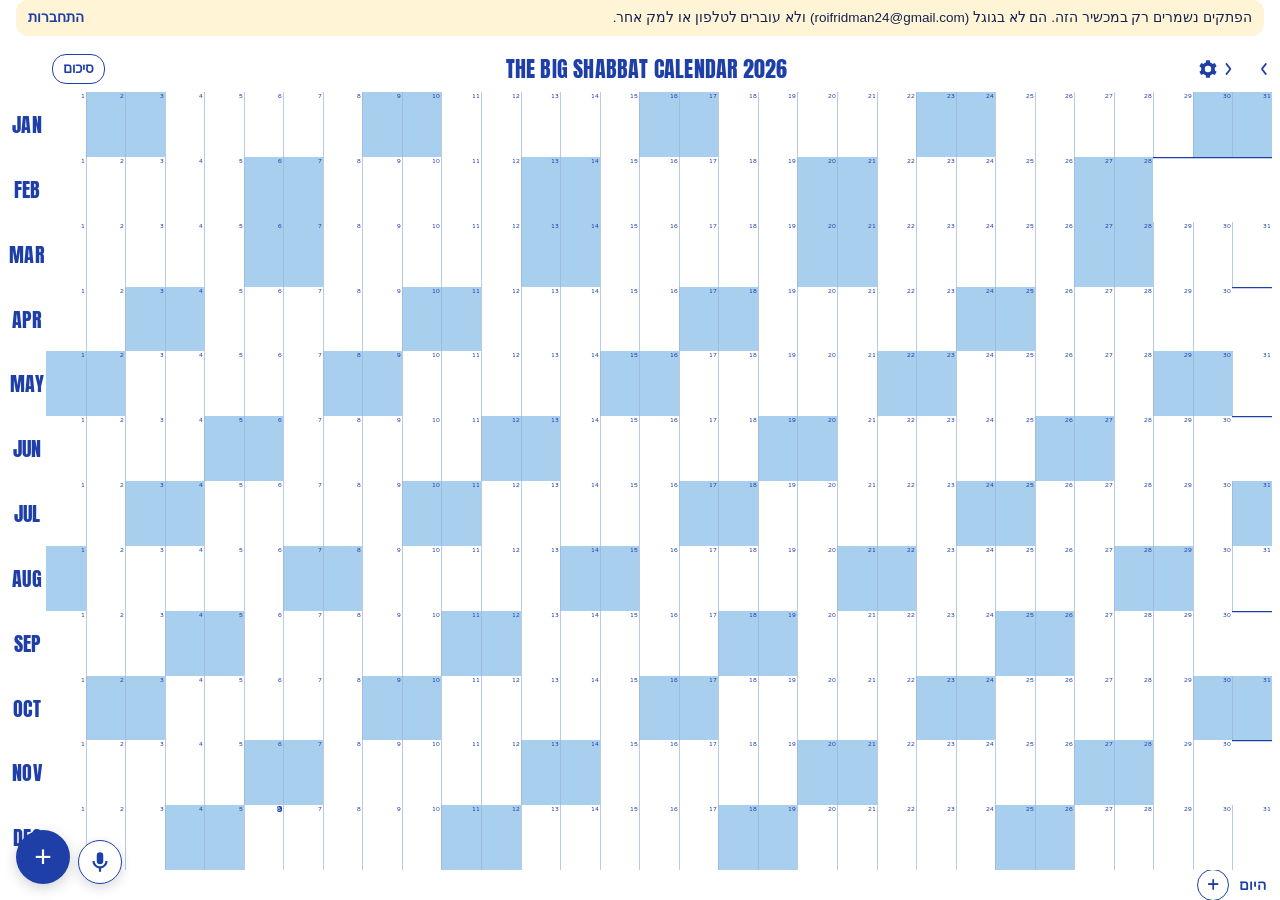
==== commit f8c94bda: "Write every note to Google and make each install connect itself. Adds, edits, deletes, and categorie" ====
--- a/index.html
+++ b/index.html
@@ -45,8 +45,10 @@
           <div class="y-subbar">
             <button type="button" class="y-arrow" id="yPrev" aria-label="שנה קודמת">›</button>
             <div class="y-legend">
-              <span><i class="work"></i>עבודה ופגישות</span>
+              <span><i class="work"></i>עבודה</span>
               <span><i class="sport"></i>ספורט</span>
+              <span><i class="personal"></i>אישי</span>
+              <span><i class="important"></i>חשוב</span>
               <span><i class="other"></i>אחר</span>
             </div>
             <button type="button" class="y-arrow" id="yNext" aria-label="שנה הבאה">‹</button>
@@ -77,6 +79,7 @@
         </div>
         <span id="yHint">צבוט כדי להתקרב ולקרוא את הפתקים</span>
       </div>
+      <div class="ysheet-back hidden" id="ySheetBack"></div>
       <div class="ysheet hidden" id="ySheet" aria-hidden="true">
         <button type="button" class="ysheet-handle" id="ySheetHandle" aria-label="סגירה"></button>
         <div class="ysheet-head">
@@ -140,6 +143,7 @@
       <strong id="edTitleLbl">אירוע חדש</strong>
       <button type="submit" class="link strong">שמירה</button>
     </div>
+    <p class="warn hidden" id="edGoogleWarn">בלי חיבור לגוגל הפתק נשמר רק באפליקציה הזו, ולא מופיע בגוגל, בטלפון אחר או במק. <button type="button" id="edConnect">התחברות לגוגל</button></p>
     <input id="edTitle" class="big-input" placeholder="מה קורה?" required>
     <div class="cats" id="edCats"></div>
     <label class="row"><span>כל היום</span><input type="checkbox" id="edAllDay" class="switch"></label>
@@ -186,29 +190,34 @@
 
     <div class="card" id="googleCard">
       <div class="card-head"><b>גוגל קלנדר</b><span class="muted small" id="stGoogleStatus">לא מחובר</span></div>
-      <div id="gSetup">
-        <p class="small">גוגל דורשת מפתח חיבור אישי (Client ID). עושים את זה פעם אחת, בערך 5 דקות, מהמחשב או מהטלפון:</p>
+      <p class="small" id="stGoogleExplain">החשבון הוא roifridman24@gmail.com. החיבור נשמר רק באפליקציה הזו.</p>
+      <button class="primary" id="stConnect">התחברות לגוגל</button>
+      <button class="secondary hidden" id="stUploadLocal">העלאת הפתקים מהמכשיר לגוגל</button>
+      <button class="secondary hidden" id="stSyncNow">סנכרון עכשיו</button>
+      <div id="stCalendars" class="cal-list"></div>
+      <details id="gSetup">
+        <summary>מפתח חיבור, פעם אחת לכל התקנה</summary>
+        <p class="small">גוגל דורשת מפתח חיבור (Client ID). אם כבר יצרתם אותו, רק מדביקים אותו כאן. התקנה חדשה של האייקון לא זוכרת אותו.</p>
         <ol class="gsteps small">
           <li><a href="https://console.cloud.google.com/flows/enableapi?apiid=calendar-json.googleapis.com" target="_blank" rel="noopener">פותחים את הקישור הזה</a> עם roifridman24@gmail.com, יוצרים פרויקט ומאשרים Enable.</li>
           <li><a href="https://console.cloud.google.com/auth/overview" target="_blank" rel="noopener">מסך ההסכמה</a>: Get started, שם "יומן", External, המייל שלך. אחר כך ב-<a href="https://console.cloud.google.com/auth/audience" target="_blank" rel="noopener">Audience</a> מוסיפים את עצמך כ-Test user.</li>
           <li><a href="https://console.cloud.google.com/auth/clients/create" target="_blank" rel="noopener">יוצרים Client</a>: Web application. ב-Authorized JavaScript origins מדביקים:
-            <button type="button" class="copy" id="copyOrigin"><code>https://token-byte.github.io</code> העתקה</button></li>
+            <button type="button" class="copy" id="copyOrigin"><code>https://token-byte.github.io</code> העתקה</button>
+            וב-Authorized redirect URIs מדביקים:
+            <button type="button" class="copy" id="copyRedirect"><code id="redirectUri">https://token-byte.github.io/roy-calendar/</code> העתקה</button></li>
           <li>מעתיקים את ה-Client ID ומדביקים כאן:</li>
         </ol>
         <input id="stClientId" class="input ltr" placeholder="....apps.googleusercontent.com" inputmode="url">
-      </div>
-      <button class="primary" id="stConnect">התחברות לגוגל</button>
-      <button class="secondary hidden" id="stSyncNow">סנכרון עכשיו</button>
-      <div id="stCalendars" class="cal-list"></div>
+      </details>
       <button class="link small hidden" id="stDisconnect">ניתוק</button>
     </div>
 
     <div class="card">
       <div class="card-head"><b>צבעים לפי סוג</b><button class="link small" id="catReset">איפוס</button></div>
-      <p class="muted small">הצבע נקבע אוטומטית לפי מילים בשם האירוע. הראשונה שמתאימה קובעת.</p>
+      <p class="muted small">עבודה כחול, ספורט אדום, אישי ירוק, חשוב סגול. צהוב רק לאירוע בלי קטגוריה. בחירה ידנית ביום גוברת על הזיהוי לפי השם.</p>
       <div id="catList"></div>
       <button class="secondary" id="catAdd">+ קטגוריה</button>
-      <label class="row"><span>לצבוע גם בגוגל קלנדר</span><input type="checkbox" id="stGColor" class="switch"></label>
+      <p class="muted small">הקטגוריה והצבע נכתבים לגוגל עם כל פתק.</p>
     </div>
 
     <div class="card">
@@ -242,6 +251,7 @@
     <b id="vcTitle"></b>
     <div id="vcWhen"></div>
   </div>
+  <button type="button" id="vcConnect" class="hidden">חיבור</button>
   <button type="button" id="vcUndo">בטל</button>
 </div>
 
@@ -260,6 +270,9 @@
 </div>
 
 <script src="parse-he.js"></script>
+<script src="cats-auto.js"></script>
+<script src="sync-keep.js"></script>
+<script src="google-auth.js"></script>
 <script src="year.js"></script>
 <script src="wrap.js"></script>
 <script src="app.js"></script>
--- a/styles.css
+++ b/styles.css
@@ -2,7 +2,9 @@
   --bg:#fff; --fg:#111; --muted:#9a9aa0; --line:#f0f0f2; --soft:#f5f5f7;
   --accent:#ff3b30; --blue:#0a84ff;
   --tabh:52px; --safe-b:env(safe-area-inset-bottom,0px); --safe-t:env(safe-area-inset-top,0px);
-  --ink:#1F3FA8; --wkend:#A9CFEF; --pline:#9DB3D9; --paper:#fff; --n-work:#BCD4FF; --n-sport:#FF8F86; --n-other:#FFE978; --wrap:#1F3FA8;
+  --ink:#1F3FA8; --wkend:#A9CFEF; --pline:#9DB3D9; --paper:#fff;
+  --n-work:#A9C7FF; --n-sport:#FF8B84; --n-personal:#7DDBA3; --n-important:#C9B0FF; --n-other:#FFE978;
+  --wrap:#1F3FA8;
 }
 @media (prefers-color-scheme: dark){
   :root{ --bg:#000; --fg:#f5f5f7; --muted:#77777d; --line:#1a1a1c; --soft:#121214; }
@@ -26,8 +28,11 @@
 .icon-btn{width:34px;height:34px;color:var(--muted);display:flex;align-items:center;justify-content:center}
 .icon-btn svg{fill:currentColor}
 .today-btn{font-weight:600;font-size:15px;color:var(--fg);padding:5px 10px}
-.banner{margin:0 16px 8px;padding:9px 12px;border-radius:12px;background:var(--soft);font-size:13.5px;display:flex;gap:10px;align-items:center;justify-content:space-between;color:var(--muted)}
-.banner button{font-weight:700;color:var(--blue);white-space:nowrap}
+.banner{margin:0 16px 8px;padding:9px 12px;border-radius:12px;background:#fff4d6;font-size:13.5px;display:flex;gap:10px;align-items:center;justify-content:space-between;color:#14234f;line-height:1.35}
+.banner span{flex:1}
+.banner button{font-weight:700;color:#1F3FA8;white-space:nowrap}
+.warn{background:#fff4d6;color:#14234f;border-radius:12px;padding:10px 12px;font-size:13.5px;line-height:1.4;margin:0}
+.warn button{font-weight:700;color:#1F3FA8}
 main{flex:1;overflow:hidden;position:relative}
 .view{height:100%;display:flex;flex-direction:column}
 
@@ -161,17 +166,21 @@
   min-height:0; position:relative;
   padding-bottom:var(--safe-b);
 }
-.y-top{position:relative;height:86px;flex:none;padding:4px 8px 0}
+.y-top{position:relative;height:98px;flex:none;padding:4px 8px 0}
 #yChrome,#yZoombar{position:absolute;inset:0}
 #yZoombar{display:flex;align-items:center;justify-content:space-between;gap:8px;padding:0 10px;background:var(--paper,#fff)}
 #yChrome{direction:rtl;display:flex;flex-direction:column;justify-content:center;gap:2px;padding:2px 8px 0}
 .y-titlebar{display:flex;align-items:center;gap:6px;min-width:0}
 .y-title{flex:1;min-width:0;text-align:center;font-family:'Anton',Impact,'Arial Narrow',sans-serif;font-weight:400;letter-spacing:.2px;line-height:1;white-space:nowrap;color:var(--ink);overflow:hidden}
 .y-subbar{display:flex;align-items:center;gap:4px}
-.y-legend{flex:1;display:flex;justify-content:center;gap:10px;direction:rtl;font-size:11.5px;color:var(--ink);min-width:0}
+.y-legend{flex:1;display:flex;justify-content:center;flex-wrap:wrap;gap:6px 8px;direction:rtl;font-size:11px;color:var(--ink);min-width:0}
 .y-legend span{display:flex;align-items:center;gap:4px;white-space:nowrap}
 .y-legend i{width:11px;height:11px;display:inline-block;border-radius:1px 1px 2px 5px;box-shadow:0 1px 2px rgba(0,0,0,.25);flex:none}
-.y-legend i.work{background:var(--n-work)} .y-legend i.sport{background:var(--n-sport)} .y-legend i.other{background:var(--n-other)}
+.y-legend i.work,.ynote.work,.y-item i.work{background:var(--n-work)}
+.y-legend i.sport,.ynote.sport,.y-item i.sport{background:var(--n-sport)}
+.y-legend i.personal,.ynote.personal,.y-item i.personal{background:var(--n-personal)}
+.y-legend i.important,.ynote.important,.y-item i.important{background:var(--n-important)}
+.y-legend i.other,.ynote.other,.y-item i.other{background:var(--n-other)}
 .y-arrow{font-size:22px;line-height:1;width:32px;height:32px;color:var(--ink);flex:none}
 .y-gear{width:40px;height:40px;color:var(--ink);display:flex;align-items:center;justify-content:center;flex:none}
 .y-gear svg{fill:currentColor}
@@ -204,7 +213,7 @@
   z-index:5}
 .ynote::after{content:"";position:absolute;inset:0;border-radius:inherit;pointer-events:none;z-index:1;
   background:linear-gradient(170deg,rgba(255,255,255,.5) 0%,rgba(255,255,255,0) 38%,rgba(0,0,0,0) 75%,rgba(0,0,0,.08) 100%)}
-.ynote.work{background:var(--n-work)} .ynote.sport{background:var(--n-sport)} .ynote.other{background:var(--n-other)}
+.ynote.work{background:var(--n-work)} .ynote.sport{background:var(--n-sport)} .ynote.personal{background:var(--n-personal)} .ynote.important{background:var(--n-important)} .ynote.other{background:var(--n-other)}
 .ynote .ytape{position:absolute;left:50%;transform:translateX(-50%) rotate(-3deg);background:rgba(255,255,255,.55);
   box-shadow:0 0 0 .5px rgba(0,0,0,.06);z-index:3;pointer-events:none}
 .ynote .ytt{position:relative;z-index:3;height:100%;overflow:hidden;opacity:var(--show-text,0);box-sizing:border-box}
@@ -219,13 +228,16 @@
 #yToday{color:var(--ink);font-weight:700;font-size:14px;padding:6px 4px}
 #yPlus2{width:32px;height:32px;border-radius:50%;border:1.5px solid var(--ink);color:var(--ink);font-size:22px;line-height:1}
 #yHint{flex:1;text-align:center;line-height:1.25}
+.ysheet-back{position:fixed;inset:0;z-index:35;background:rgba(16,24,48,.18)}
 .ysheet{position:fixed;left:0;right:0;bottom:var(--safe-b);z-index:40;direction:rtl;
   background:#fff;border-radius:24px 24px 0 0;border-top:2px solid var(--ink);
   box-shadow:0 -10px 30px -8px rgba(20,30,80,.35);
-  padding:8px 18px 12px;max-height:min(48dvh,380px);display:flex;flex-direction:column;
-  font-family:'Varela Round','Arial Hebrew',Arial,sans-serif;color:#1d1d1d}
-.ysheet-handle{width:40px;height:18px;margin:0 auto 4px;background:none;position:relative;flex:none}
-.ysheet-handle::before{content:"";position:absolute;left:0;right:0;top:4px;height:5px;border-radius:3px;background:#C9D2EA}
+  padding:0 18px 12px;max-height:min(52dvh,420px);display:flex;flex-direction:column;
+  font-family:'Varela Round','Arial Hebrew',Arial,sans-serif;color:#1d1d1d;
+  transition:transform .22s ease; touch-action:pan-y}
+.ysheet-handle{width:100%;height:28px;margin:0;background:none;position:relative;flex:none;touch-action:none}
+.ysheet-handle::before{content:"";position:absolute;left:50%;top:10px;width:40px;height:5px;border-radius:3px;background:#C9D2EA;transform:translateX(-50%)}
+.ysheet-head{touch-action:none}
 .ysheet-head{display:flex;justify-content:space-between;align-items:center;gap:12px;margin-bottom:8px;flex:none}
 .ysheet-day{font-size:17px;color:var(--ink)}
 .ysheet-sub{font-size:12.5px;color:#7a88b8;margin-top:2px}
@@ -233,7 +245,13 @@
 .ysheet-list{overflow-y:auto;min-height:0}
 .y-item{display:flex;align-items:center;gap:12px;width:100%;text-align:right;padding:11px 0;border-top:1px solid #E3E8F5;background:none}
 .y-item i{width:22px;height:22px;border-radius:1px 1px 2px 7px;box-shadow:0 2px 3px rgba(0,0,0,.2);transform:rotate(-4deg);flex:none}
-.y-item i.work{background:var(--n-work)} .y-item i.sport{background:var(--n-sport)} .y-item i.other{background:var(--n-other)}
+.y-item i.work{background:var(--n-work)} .y-item i.sport{background:var(--n-sport)} .y-item i.personal{background:var(--n-personal)} .y-item i.important{background:var(--n-important)} .y-item i.other{background:var(--n-other)}
+.y-setcats{display:flex;flex-wrap:wrap;gap:4px;padding:0 0 8px}
+.y-setcats button{font-size:11px;padding:3px 8px;border-radius:10px;border:1px solid #E3E8F5;color:#5c6a94;background:#fff}
+.y-setcats button.on{color:#14234f;font-weight:700;border-color:transparent}
+.y-setcats button.work.on{background:var(--n-work)} .y-setcats button.sport.on{background:var(--n-sport)}
+.y-setcats button.personal.on{background:var(--n-personal)} .y-setcats button.important.on{background:var(--n-important)}
+.y-setcats button.auto.on{background:#E8E8ED}
 .y-tm{font-family:'Anton',Impact,sans-serif;font-size:18px;color:var(--ink);width:58px;direction:ltr;text-align:right;flex:none;font-weight:400}
 .y-bd{flex:1;min-width:0}
 .y-bd b{font-weight:400;font-size:16px;color:#1d1d1d;display:block}
@@ -251,7 +269,8 @@
   font-family:'Varela Round','Arial Hebrew',Arial,sans-serif}
 .vconfirm b{display:block;font-size:16px;font-weight:700}
 #vcWhen{font-size:13px;opacity:.85;margin-top:2px}
-#vcUndo{flex:none;background:#fff;color:#14234f;border-radius:12px;padding:8px 12px;font-weight:700}
+#vcUndo,#vcConnect{flex:none;background:#fff;color:#14234f;border-radius:12px;padding:8px 12px;font-weight:700}
+#vcConnect{background:transparent;color:#fff;border:1.5px solid #fff}
 .voice-mic{width:100%;padding:12px;border-radius:12px;background:var(--ink);color:#fff;font-weight:700}
 .voice-mic.on{background:#E8453C}
 #voiceText{min-height:76px;resize:none}
